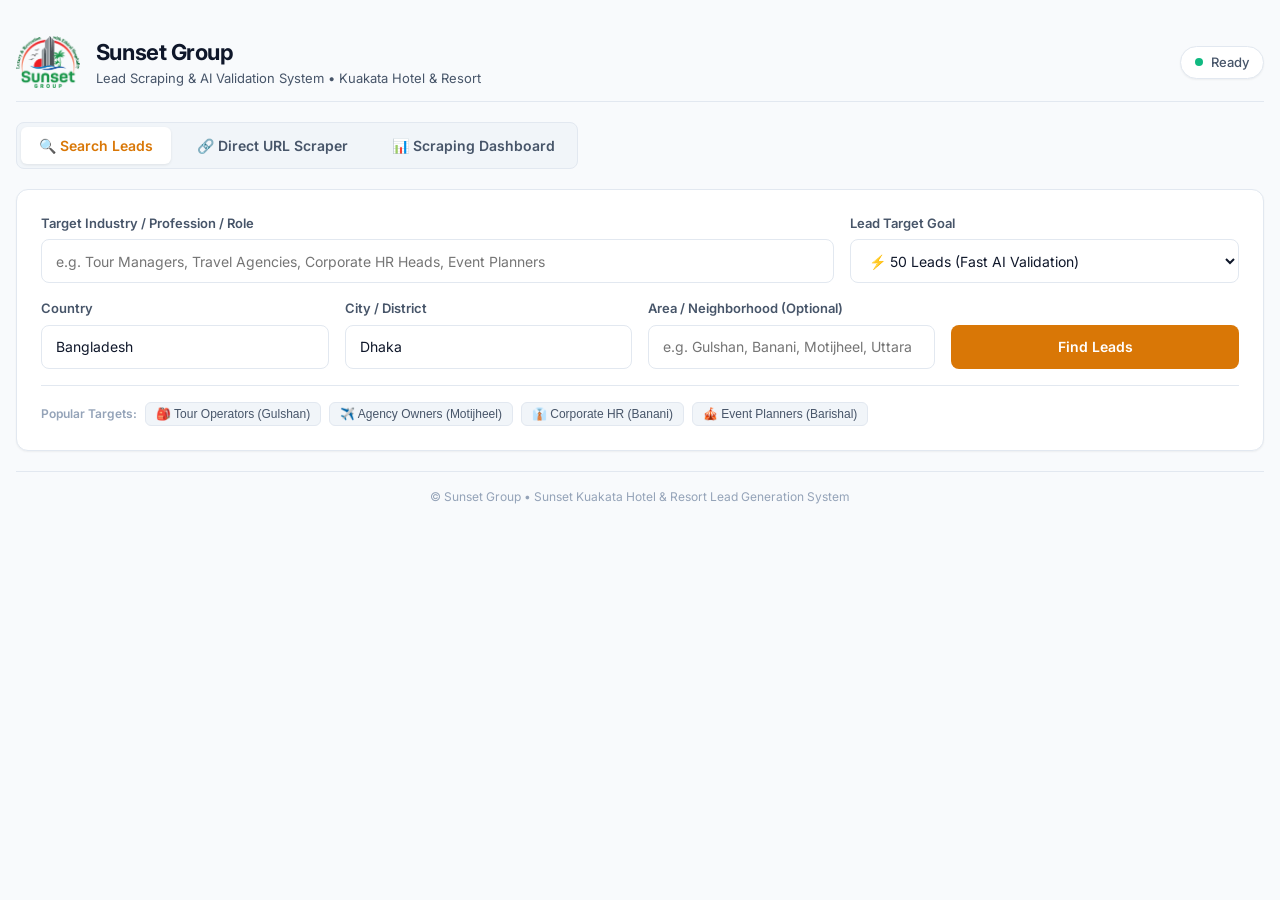
==== static/index.html @ 7e8bfcb0 "scrapper functionality optimized" ====
<!DOCTYPE html>
<html lang="en">
<head>
  <meta charset="UTF-8" />
  <meta name="viewport" content="width=device-width, initial-scale=1.0" />
  <title>Sunset Group • Lead Scraping & AI Validation System</title>
  <link rel="stylesheet" href="/static/style.css" />
  <link rel="preconnect" href="https://fonts.googleapis.com" />
  <link rel="preconnect" href="https://fonts.gstatic.com" crossorigin />
  <link href="https://fonts.googleapis.com/css2?family=Inter:wght@400;500;600;700&display=swap" rel="stylesheet" />
</head>
<body>
  <div class="app-container">
    <!-- Header with Sunset Group Logo -->
    <header class="header">
      <div class="logo-area">
        <img src="/static/Sunset-Group-Logo.png" alt="Sunset Group Logo" class="brand-logo" />
        <div>
          <h1 class="brand-title">Sunset Group</h1>
          <p class="subtitle">Lead Scraping & AI Validation System • Kuakata Hotel & Resort</p>
        </div>
      </div>
      <div class="header-right">
        <div id="statusBadge" class="status-badge">
          <span class="dot"></span> Ready
        </div>
      </div>
    </header>

    <!-- Navigation Tabs -->
    <nav class="nav-tabs">
      <a href="/" class="nav-tab active">🔍 Search Leads</a>
      <a href="/url-scraper" class="nav-tab">🔗 Direct URL Scraper</a>
      <a href="/dashboard" class="nav-tab">📊 Scraping Dashboard</a>
    </nav>

    <!-- Search Form Card -->
    <div class="card search-card">
      <form id="searchForm" class="search-form">
        <!-- Target Role / Category -->
        <div class="input-group col-span-8">
          <label for="categoryInput">Target Industry / Profession / Role</label>
          <input
            type="text"
            id="categoryInput"
            placeholder="e.g. Tour Managers, Travel Agencies, Corporate HR Heads, Event Planners"
            required
            autocomplete="off"
          />
        </div>

        <!-- Target Goal -->
        <div class="input-group col-span-4">
          <label for="targetGoalInput">Lead Target Goal</label>
          <select id="targetGoalInput" class="select-input">
            <option value="50" selected>⚡ 50 Leads (Fast AI Validation)</option>
            <option value="100">📋 100 Leads</option>
            <option value="250">🔍 250 Leads</option>
            <option value="500">🔥 500 Leads (Deep Harvest)</option>
          </select>
        </div>

        <!-- Country -->
        <div class="input-group col-span-3">
          <label for="countryInput">Country</label>
          <input
            type="text"
            id="countryInput"
            value="Bangladesh"
            placeholder="e.g. Bangladesh"
            required
            autocomplete="off"
          />
        </div>

        <!-- City -->
        <div class="input-group col-span-3">
          <label for="cityInput">City / District</label>
          <input
            type="text"
            id="cityInput"
            value="Dhaka"
            placeholder="e.g. Dhaka, Barishal, Khulna, Chittagong"
            required
            autocomplete="off"
          />
        </div>

        <!-- Area -->
        <div class="input-group col-span-3">
          <label for="areaInput">Area / Neighborhood (Optional)</label>
          <input
            type="text"
            id="areaInput"
            placeholder="e.g. Gulshan, Banani, Motijheel, Uttara"
            autocomplete="off"
          />
        </div>

        <!-- Search Action Buttons -->
        <div class="col-span-3" style="display: flex; gap: 8px;">
          <button type="submit" id="searchBtn" class="btn btn-primary" style="flex: 1;">
            <span class="btn-text">Find Leads</span>
            <span class="spinner" style="display: none;"></span>
          </button>
          <button type="button" id="stopBtn" class="btn btn-secondary" style="display: none;">
            ⏹️ Stop
          </button>
        </div>
      </form>

      <!-- Target Presets -->
      <div class="presets">
        <span class="presets-label">Popular Targets:</span>
        <button type="button" class="preset-tag" data-cat="Tour Operators & Travel Agencies" data-city="Dhaka" data-area="Gulshan">🎒 Tour Operators (Gulshan)</button>
        <button type="button" class="preset-tag" data-cat="Travel Agency Owners & MDs" data-city="Dhaka" data-area="Motijheel">✈️ Agency Owners (Motijheel)</button>
        <button type="button" class="preset-tag" data-cat="Corporate HR & Admin Heads" data-city="Dhaka" data-area="Banani">👔 Corporate HR (Banani)</button>
        <button type="button" class="preset-tag" data-cat="Event & Conference Planners" data-city="Barishal" data-area="">🎪 Event Planners (Barishal)</button>
      </div>
    </div>

    <!-- Active Loading State -->
    <div id="loadingState" class="card loading-card" style="display: none;">
      <div class="loading-spinner"></div>
      <div class="live-counter-badge" id="liveCounterBadge">0 Qualified Leads</div>
      <h3 id="loadingTitle">Scraping & AI-Validating Leads...</h3>
      <p id="loadingSubtitle" style="color: var(--text-secondary); font-size: 13px;">Connecting to directories, extracting decision-makers, and running Groq AI validation.</p>
      <div class="progress-bar">
        <div class="progress-bar-fill"></div>
      </div>
      <button type="button" id="stopStreamBtn" class="btn btn-secondary" style="margin-top: 12px;">
        ⏹️ Stop & Keep Harvested Leads
      </button>
    </div>

    <!-- Error State -->
    <div id="errorState" class="card error-card" style="display: none;">
      <div style="font-size: 28px;">⚠️</div>
      <div style="flex: 1;">
        <h3 id="errorTitle" style="color: #991b1b; font-size: 15px;">Search Error</h3>
        <p id="errorMessage" style="color: #b91c1c; font-size: 13px;">An unexpected error occurred.</p>
      </div>
      <button type="button" id="dismissErrorBtn" class="btn btn-secondary">Dismiss</button>
    </div>

    <!-- Empty State -->
    <div id="emptyState" class="card empty-card" style="display: none;">
      <div style="font-size: 36px; margin-bottom: 8px;">🔍</div>
      <h3>No Leads Found</h3>
      <p>No valid prospects passed rule and AI validation for this query. Try broader keywords or a different district.</p>
    </div>

    <!-- Results Section -->
    <section id="resultsSection" style="display: none; flex-direction: column; gap: 16px;">
      <!-- Results Bar -->
      <div style="display: flex; justify-content: space-between; align-items: center; flex-wrap: wrap; gap: 12px;">
        <div>
          <h2 id="resultsCount" style="font-size: 18px; font-weight: 700;">0 Qualified Leads</h2>
          <div style="display: flex; gap: 8px; margin-top: 4px;">
            <span class="badge-tag" id="phoneCountPill">📞 0 phone</span>
            <span class="badge-tag" id="emailCountPill">📧 0 email</span>
            <span class="badge-tag" id="aiPassPill">🤖 Groq AI Validated</span>
          </div>
        </div>

        <div style="display: flex; gap: 8px; align-items: center;">
          <input
            type="text"
            id="filterInput"
            class="filter-input"
            placeholder="Filter current results..."
            style="width: 200px;"
          />
          <button type="button" id="copyAllBtn" class="btn btn-secondary">
            📋 Copy All
          </button>
          <button type="button" id="exportCsvBtn" class="btn btn-success">
            💾 Export CSV
          </button>
        </div>
      </div>

      <!-- Leads Table -->
      <div class="table-container">
        <table class="leads-table">
          <thead>
            <tr>
              <th>#</th>
              <th>Business / Organization</th>
              <th>Contact Person</th>
              <th>Designation</th>
              <th>Phone (+880)</th>
              <th>Email</th>
              <th>Location</th>
              <th>AI Score</th>
              <th>Mode</th>
              <th>Source</th>
            </tr>
          </thead>
          <tbody id="leadsTableBody">
            <!-- Dynamically populated rows in real-time -->
          </tbody>
        </table>
      </div>
    </section>

    <!-- Footer -->
    <footer class="footer">
      <p>© Sunset Group • Sunset Kuakata Hotel & Resort Lead Generation System</p>
    </footer>
  </div>

  <script src="/static/app.js"></script>
</body>
</html>
---- static/style.css ----
:root {
  --font-family: 'Inter', -apple-system, BlinkMacSystemFont, 'Segoe UI', Roboto, sans-serif;
  --bg-color: #f8fafc;
  --card-bg: #ffffff;
  --text-primary: #0f172a;
  --text-secondary: #475569;
  --text-muted: #94a3b8;
  --primary: #d97706; /* Sunset amber/warm primary */
  --primary-hover: #b45309;
  --primary-light: #fef3c7;
  --primary-border: #fde68a;
  --accent-blue: #2563eb;
  --success: #10b981;
  --success-hover: #059669;
  --success-light: #d1fae5;
  --danger: #ef4444;
  --danger-light: #fee2e2;
  --purple: #8b5cf6;
  --purple-light: #ede9fe;
  --border-color: #e2e8f0;
  --radius-lg: 12px;
  --radius-md: 8px;
  --radius-sm: 6px;
  --shadow-sm: 0 1px 2px 0 rgb(0 0 0 / 0.05);
  --shadow-md: 0 4px 6px -1px rgb(0 0 0 / 0.08), 0 2px 4px -2px rgb(0 0 0 / 0.06);
  --shadow-lg: 0 10px 15px -3px rgb(0 0 0 / 0.1), 0 4px 6px -4px rgb(0 0 0 / 0.05);
}

* {
  box-sizing: border-box;
  margin: 0;
  padding: 0;
}

body {
  font-family: var(--font-family);
  background-color: var(--bg-color);
  color: var(--text-primary);
  line-height: 1.5;
  -webkit-font-smoothing: antialiased;
  padding: 24px 16px;
}

.app-container {
  max-width: 1280px;
  margin: 0 auto;
  display: flex;
  flex-direction: column;
  gap: 20px;
}

/* Header */
.header {
  display: flex;
  justify-content: space-between;
  align-items: center;
  padding: 12px 0;
  border-bottom: 1px solid var(--border-color);
}

.logo-area {
  display: flex;
  align-items: center;
  gap: 16px;
}

.brand-logo {
  height: 52px;
  width: auto;
  max-width: 140px;
  object-fit: contain;
  border-radius: var(--radius-sm);
  display: block;
}

.brand-title {
  font-size: 22px;
  font-weight: 700;
  color: var(--text-primary);
  letter-spacing: -0.02em;
}

.subtitle {
  font-size: 13px;
  color: var(--text-secondary);
}

.header-right {
  display: flex;
  align-items: center;
  gap: 12px;
}

.status-badge {
  display: inline-flex;
  align-items: center;
  gap: 8px;
  padding: 6px 14px;
  background: white;
  border: 1px solid var(--border-color);
  border-radius: 9999px;
  font-size: 13px;
  font-weight: 500;
  color: var(--text-secondary);
  box-shadow: var(--shadow-sm);
}

.status-badge .dot {
  width: 8px;
  height: 8px;
  border-radius: 50%;
  background-color: var(--success);
}

/* Navigation Tabs */
.nav-tabs {
  display: flex;
  gap: 8px;
  background: #f1f5f9;
  padding: 4px;
  border-radius: var(--radius-md);
  border: 1px solid var(--border-color);
  width: fit-content;
}

.nav-tab {
  display: inline-flex;
  align-items: center;
  gap: 8px;
  padding: 8px 18px;
  font-size: 14px;
  font-weight: 600;
  color: var(--text-secondary);
  text-decoration: none;
  border-radius: var(--radius-sm);
  transition: all 0.2s ease;
}

.nav-tab:hover {
  color: var(--text-primary);
  background: rgba(255, 255, 255, 0.6);
}

.nav-tab.active {
  background: #ffffff;
  color: var(--primary);
  box-shadow: 0 1px 3px rgba(0, 0, 0, 0.08);
}

/* Cards */
.card {
  background: var(--card-bg);
  border: 1px solid var(--border-color);
  border-radius: var(--radius-lg);
  box-shadow: var(--shadow-sm);
  padding: 24px;
}

/* Grid helper */
.search-form {
  display: grid;
  grid-template-columns: repeat(12, 1fr);
  gap: 16px;
  align-items: flex-end;
}

.col-span-12 { grid-column: span 12; }
.col-span-8 { grid-column: span 8; }
.col-span-6 { grid-column: span 6; }
.col-span-4 { grid-column: span 4; }
.col-span-3 { grid-column: span 3; }
.col-span-2 { grid-column: span 2; }

@media (max-width: 900px) {
  .col-span-8, .col-span-6, .col-span-4, .col-span-3, .col-span-2 {
    grid-column: span 12;
  }
}

.input-group {
  display: flex;
  flex-direction: column;
  gap: 6px;
}

.input-group label {
  font-size: 13px;
  font-weight: 600;
  color: var(--text-secondary);
}

.input-group input,
.select-input,
.filter-input {
  width: 100%;
  height: 44px;
  padding: 0 14px;
  font-size: 14px;
  font-family: inherit;
  border: 1px solid var(--border-color);
  border-radius: var(--radius-md);
  background-color: #ffffff;
  color: var(--text-primary);
  transition: all 0.2s ease;
  outline: none;
}

.input-group input:focus,
.select-input:focus,
.filter-input:focus {
  border-color: var(--primary);
  box-shadow: 0 0 0 3px rgba(217, 119, 6, 0.15);
}

/* Phone input with visible +880 indicator */
.phone-input-wrapper {
  display: flex;
  align-items: center;
  border: 1px solid var(--border-color);
  border-radius: var(--radius-md);
  background: white;
  overflow: hidden;
  height: 44px;
  transition: all 0.2s ease;
}

.phone-input-wrapper:focus-within {
  border-color: var(--primary);
  box-shadow: 0 0 0 3px rgba(217, 119, 6, 0.15);
}

.phone-prefix {
  padding: 0 12px;
  background: #f1f5f9;
  color: var(--text-secondary);
  font-weight: 600;
  font-size: 13px;
  height: 100%;
  display: flex;
  align-items: center;
  border-right: 1px solid var(--border-color);
  user-select: none;
}

.phone-input-wrapper input {
  border: none !important;
  height: 100% !important;
  box-shadow: none !important;
  padding: 0 12px;
}

/* Buttons */
.btn {
  height: 44px;
  padding: 0 20px;
  font-size: 14px;
  font-weight: 600;
  font-family: inherit;
  border: none;
  border-radius: var(--radius-md);
  cursor: pointer;
  display: inline-flex;
  align-items: center;
  justify-content: center;
  gap: 8px;
  transition: all 0.2s ease;
  white-space: nowrap;
}

.btn-primary {
  background-color: var(--primary);
  color: white;
}

.btn-primary:hover {
  background-color: var(--primary-hover);
}

.btn-secondary {
  background-color: white;
  border: 1px solid var(--border-color);
  color: var(--text-primary);
}

.btn-secondary:hover {
  background-color: #f1f5f9;
}

.btn-success {
  background-color: var(--success);
  color: white;
}

.btn-success:hover {
  background-color: var(--success-hover);
}

.btn:disabled {
  opacity: 0.6;
  cursor: not-allowed;
}

/* Spinner */
.spinner {
  width: 16px;
  height: 16px;
  border: 2px solid rgba(255, 255, 255, 0.3);
  border-top-color: white;
  border-radius: 50%;
  animation: spin 0.8s linear infinite;
  display: inline-block;
}

@keyframes spin {
  to { transform: rotate(360deg); }
}

/* Presets */
.presets {
  margin-top: 16px;
  padding-top: 16px;
  border-top: 1px solid var(--border-color);
  display: flex;
  align-items: center;
  gap: 8px;
  flex-wrap: wrap;
}

.presets-label {
  font-size: 12px;
  color: var(--text-muted);
  font-weight: 600;
}

.preset-tag, .preset-url {
  background: #f1f5f9;
  border: 1px solid var(--border-color);
  border-radius: var(--radius-sm);
  padding: 4px 10px;
  font-size: 12px;
  color: var(--text-secondary);
  cursor: pointer;
  transition: all 0.15s ease;
}

.preset-tag:hover, .preset-url:hover {
  background: var(--primary-light);
  color: var(--primary-hover);
  border-color: var(--primary-border);
}

/* Loading Card */
.loading-card {
  text-align: center;
  padding: 36px 24px;
  display: flex;
  flex-direction: column;
  align-items: center;
  gap: 12px;
}

.loading-spinner {
  width: 44px;
  height: 44px;
  border: 4px solid #e2e8f0;
  border-top-color: var(--primary);
  border-radius: 50%;
  animation: spin 0.8s linear infinite;
}

.live-counter-badge {
  font-size: 14px;
  font-weight: 700;
  color: var(--primary-hover);
  background: var(--primary-light);
  padding: 6px 16px;
  border-radius: 9999px;
  border: 1px solid var(--primary-border);
}

.progress-bar {
  width: 280px;
  height: 6px;
  background-color: #e2e8f0;
  border-radius: 999px;
  overflow: hidden;
  margin-top: 8px;
}

.progress-bar-fill {
  width: 100%;
  height: 100%;
  background: linear-gradient(90deg, #d97706, #f59e0b, #d97706);
  background-size: 200% 100%;
  animation: progressPulse 1.5s ease-in-out infinite;
}

@keyframes progressPulse {
  0% { background-position: 200% 0; }
  100% { background-position: -200% 0; }
}

/* Error & Empty States */
.error-card {
  display: flex;
  align-items: center;
  gap: 16px;
  border-color: #fecaca;
  background-color: #fff1f2;
}

.empty-card {
  text-align: center;
  padding: 48px 24px;
  color: var(--text-secondary);
}

/* Dashboard Stats Grid */
.stats-grid {
  display: grid;
  grid-template-columns: repeat(auto-fit, minmax(200px, 1fr));
  gap: 16px;
}

.stat-card {
  background: white;
  border: 1px solid var(--border-color);
  border-radius: var(--radius-lg);
  padding: 20px;
  box-shadow: var(--shadow-sm);
  display: flex;
  flex-direction: column;
  gap: 6px;
}

.stat-label {
  font-size: 13px;
  font-weight: 600;
  color: var(--text-secondary);
  display: flex;
  align-items: center;
  gap: 6px;
}

.stat-value {
  font-size: 28px;
  font-weight: 700;
  color: var(--text-primary);
  line-height: 1.1;
}

.stat-sub {
  font-size: 12px;
  color: var(--text-muted);
}

/* Badge System */
.badge-score {
  display: inline-flex;
  align-items: center;
  padding: 3px 8px;
  border-radius: 9999px;
  font-size: 11px;
  font-weight: 700;
}

.badge-score-high {
  background-color: var(--success-light);
  color: var(--success-hover);
  border: 1px solid #a7f3d0;
}

.badge-score-mid {
  background-color: var(--primary-light);
  color: var(--primary-hover);
  border: 1px solid var(--primary-border);
}

.badge-score-low {
  background-color: var(--danger-light);
  color: #b91c1c;
  border: 1px solid #fecaca;
}

.badge-mode {
  display: inline-flex;
  align-items: center;
  gap: 4px;
  padding: 2px 8px;
  border-radius: var(--radius-sm);
  font-size: 11px;
  font-weight: 600;
  text-transform: uppercase;
}

.badge-mode-http {
  background: #f1f5f9;
  color: var(--text-secondary);
  border: 1px solid var(--border-color);
}

.badge-mode-playwright {
  background: var(--purple-light);
  color: var(--purple);
  border: 1px solid #ddd6fe;
}

.badge-tag {
  display: inline-block;
  padding: 2px 8px;
  border-radius: var(--radius-sm);
  font-size: 11px;
  font-weight: 500;
  background-color: #f1f5f9;
  color: var(--text-secondary);
}

.badge-role {
  display: inline-block;
  padding: 2px 8px;
  border-radius: var(--radius-sm);
  font-size: 11px;
  font-weight: 600;
  background-color: #eff6ff;
  color: #1d4ed8;
  border: 1px solid #bfdbfe;
}

/* Table */
.table-container {
  padding: 0;
  overflow-x: auto;
  border-radius: var(--radius-lg);
  border: 1px solid var(--border-color);
  background: white;
}

.leads-table {
  width: 100%;
  border-collapse: collapse;
  text-align: left;
  font-size: 13px;
}

.leads-table th {
  background-color: #f8fafc;
  color: var(--text-secondary);
  font-weight: 600;
  padding: 12px 14px;
  border-bottom: 1px solid var(--border-color);
  white-space: nowrap;
}

.leads-table td {
  padding: 12px 14px;
  border-bottom: 1px solid #f1f5f9;
  vertical-align: middle;
}

.leads-table tbody tr:hover {
  background-color: #f8fafc;
}

/* Links */
.phone-link, .email-link, .website-link {
  color: var(--primary);
  text-decoration: none;
  font-weight: 500;
}

.phone-link:hover, .email-link:hover, .website-link:hover {
  text-decoration: underline;
  color: var(--primary-hover);
}

/* Pagination */
.pagination-controls {
  display: flex;
  justify-content: space-between;
  align-items: center;
  padding: 14px 20px;
  background: white;
  border-top: 1px solid var(--border-color);
  flex-wrap: wrap;
  gap: 12px;
}

.page-btn {
  padding: 6px 14px;
  font-size: 13px;
  font-weight: 600;
  border: 1px solid var(--border-color);
  border-radius: var(--radius-sm);
  background: white;
  cursor: pointer;
  transition: all 0.15s ease;
}

.page-btn:hover:not(:disabled) {
  background: #f1f5f9;
}

.page-btn:disabled {
  opacity: 0.5;
  cursor: not-allowed;
}

/* Footer */
.footer {
  text-align: center;
  font-size: 12px;
  color: var(--text-muted);
  padding: 16px 0;
  border-top: 1px solid var(--border-color);
}
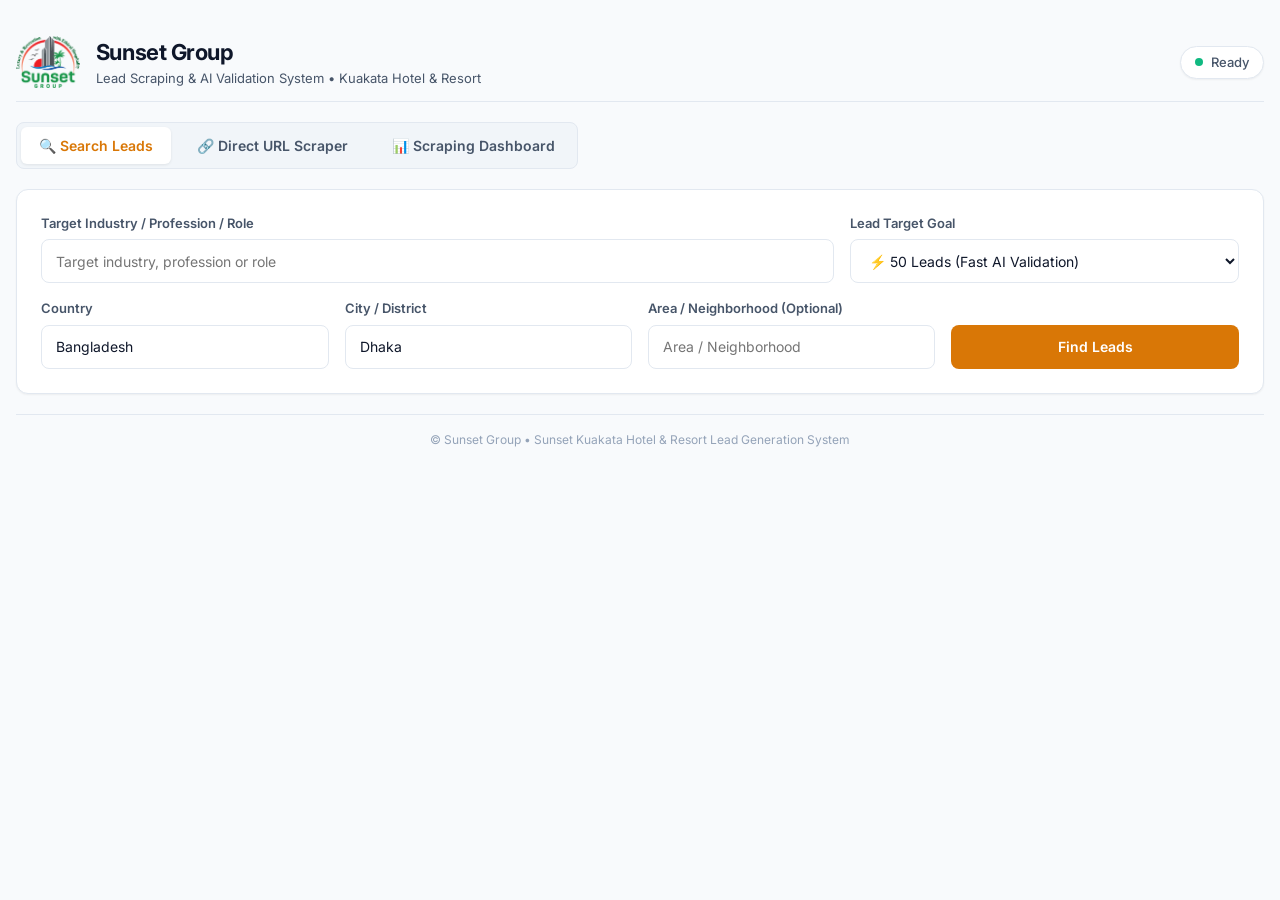
==== commit 9c7162c6: "feat: add static frontend application assets for web UI" ====
--- a/static/index.html
+++ b/static/index.html
@@ -43,7 +43,7 @@
           <input
             type="text"
             id="categoryInput"
-            placeholder="e.g. Tour Managers, Travel Agencies, Corporate HR Heads, Event Planners"
+            placeholder="Target industry, profession or role"
             required
             autocomplete="off"
           />
@@ -67,7 +67,7 @@
             type="text"
             id="countryInput"
             value="Bangladesh"
-            placeholder="e.g. Bangladesh"
+            placeholder="Country"
             required
             autocomplete="off"
           />
@@ -80,7 +80,7 @@
             type="text"
             id="cityInput"
             value="Dhaka"
-            placeholder="e.g. Dhaka, Barishal, Khulna, Chittagong"
+            placeholder="City / District"
             required
             autocomplete="off"
           />
@@ -92,7 +92,7 @@
           <input
             type="text"
             id="areaInput"
-            placeholder="e.g. Gulshan, Banani, Motijheel, Uttara"
+            placeholder="Area / Neighborhood"
             autocomplete="off"
           />
         </div>
@@ -108,15 +108,6 @@
           </button>
         </div>
       </form>
-
-      <!-- Target Presets -->
-      <div class="presets">
-        <span class="presets-label">Popular Targets:</span>
-        <button type="button" class="preset-tag" data-cat="Tour Operators & Travel Agencies" data-city="Dhaka" data-area="Gulshan">🎒 Tour Operators (Gulshan)</button>
-        <button type="button" class="preset-tag" data-cat="Travel Agency Owners & MDs" data-city="Dhaka" data-area="Motijheel">✈️ Agency Owners (Motijheel)</button>
-        <button type="button" class="preset-tag" data-cat="Corporate HR & Admin Heads" data-city="Dhaka" data-area="Banani">👔 Corporate HR (Banani)</button>
-        <button type="button" class="preset-tag" data-cat="Event & Conference Planners" data-city="Barishal" data-area="">🎪 Event Planners (Barishal)</button>
-      </div>
     </div>
 
     <!-- Active Loading State -->
--- a/static/style.css
+++ b/static/style.css
@@ -315,40 +315,6 @@
   to { transform: rotate(360deg); }
 }
 
-/* Presets */
-.presets {
-  margin-top: 16px;
-  padding-top: 16px;
-  border-top: 1px solid var(--border-color);
-  display: flex;
-  align-items: center;
-  gap: 8px;
-  flex-wrap: wrap;
-}
-
-.presets-label {
-  font-size: 12px;
-  color: var(--text-muted);
-  font-weight: 600;
-}
-
-.preset-tag, .preset-url {
-  background: #f1f5f9;
-  border: 1px solid var(--border-color);
-  border-radius: var(--radius-sm);
-  padding: 4px 10px;
-  font-size: 12px;
-  color: var(--text-secondary);
-  cursor: pointer;
-  transition: all 0.15s ease;
-}
-
-.preset-tag:hover, .preset-url:hover {
-  background: var(--primary-light);
-  color: var(--primary-hover);
-  border-color: var(--primary-border);
-}
-
 /* Loading Card */
 .loading-card {
   text-align: center;
